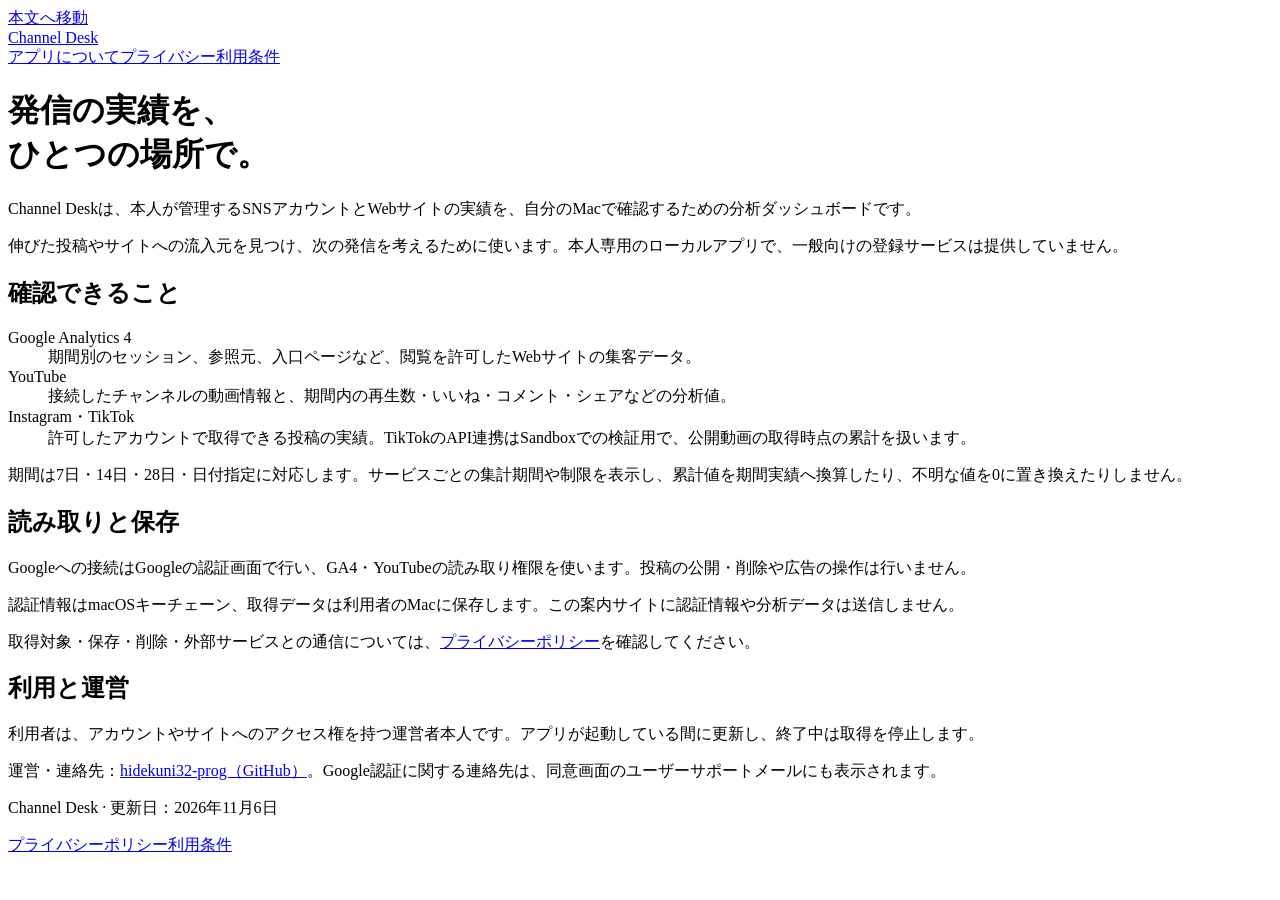
==== index.html @ 194ff8e1 "Add Channel Desk application information" ====
<!doctype html>
<html lang="ja"><head><meta charset="utf-8"><meta name="viewport" content="width=device-width,initial-scale=1"><meta name="description" content="Channel Deskは、本人が管理するSNSとWebサイトの実績を、Macで確認するための分析ダッシュボードです。"><title>Channel Desk | アプリについて</title><link rel="stylesheet" href="styles.css"></head><body>
<a class="skip" href="#main">本文へ移動</a><header class="site-header"><a class="brand" href="index.html">Channel Desk</a><nav aria-label="ページ案内"><a href="index.html" aria-current="page">アプリについて</a><a href="privacy.html">プライバシー</a><a href="terms.html">利用条件</a></nav></header>
<main id="main"><h1>発信の実績を、<br>ひとつの場所で。</h1><p class="lead">Channel Deskは、本人が管理するSNSアカウントとWebサイトの実績を、自分のMacで確認するための分析ダッシュボードです。</p><p>伸びた投稿やサイトへの流入元を見つけ、次の発信を考えるために使います。本人専用のローカルアプリで、一般向けの登録サービスは提供していません。</p>
<section><h2>確認できること</h2><dl><div><dt>Google Analytics 4</dt><dd>期間別のセッション、参照元、入口ページなど、閲覧を許可したWebサイトの集客データ。</dd></div><div><dt>YouTube</dt><dd>接続したチャンネルの動画情報と、期間内の再生数・いいね・コメント・シェアなどの分析値。</dd></div><div><dt>Instagram・TikTok</dt><dd>許可したアカウントで取得できる投稿の実績。TikTokのAPI連携はSandboxでの検証用で、公開動画の取得時点の累計を扱います。</dd></div></dl><p>期間は7日・14日・28日・日付指定に対応します。サービスごとの集計期間や制限を表示し、累計値を期間実績へ換算したり、不明な値を0に置き換えたりしません。</p></section>
<section><h2>読み取りと保存</h2><p>Googleへの接続はGoogleの認証画面で行い、GA4・YouTubeの読み取り権限を使います。投稿の公開・削除や広告の操作は行いません。</p><p>認証情報はmacOSキーチェーン、取得データは利用者のMacに保存します。この案内サイトに認証情報や分析データは送信しません。</p><p>取得対象・保存・削除・外部サービスとの通信については、<a href="privacy.html">プライバシーポリシー</a>を確認してください。</p></section>
<section><h2>利用と運営</h2><p>利用者は、アカウントやサイトへのアクセス権を持つ運営者本人です。アプリが起動している間に更新し、終了中は取得を停止します。</p><p>運営・連絡先：<a href="https://github.com/hidekuni32-prog" rel="noreferrer">hidekuni32-prog（GitHub）</a>。Google認証に関する連絡先は、同意画面のユーザーサポートメールにも表示されます。</p></section>
</main><footer><p>Channel Desk · 更新日：2026年11月6日</p><a href="privacy.html">プライバシーポリシー</a><a href="terms.html">利用条件</a></footer></body></html>
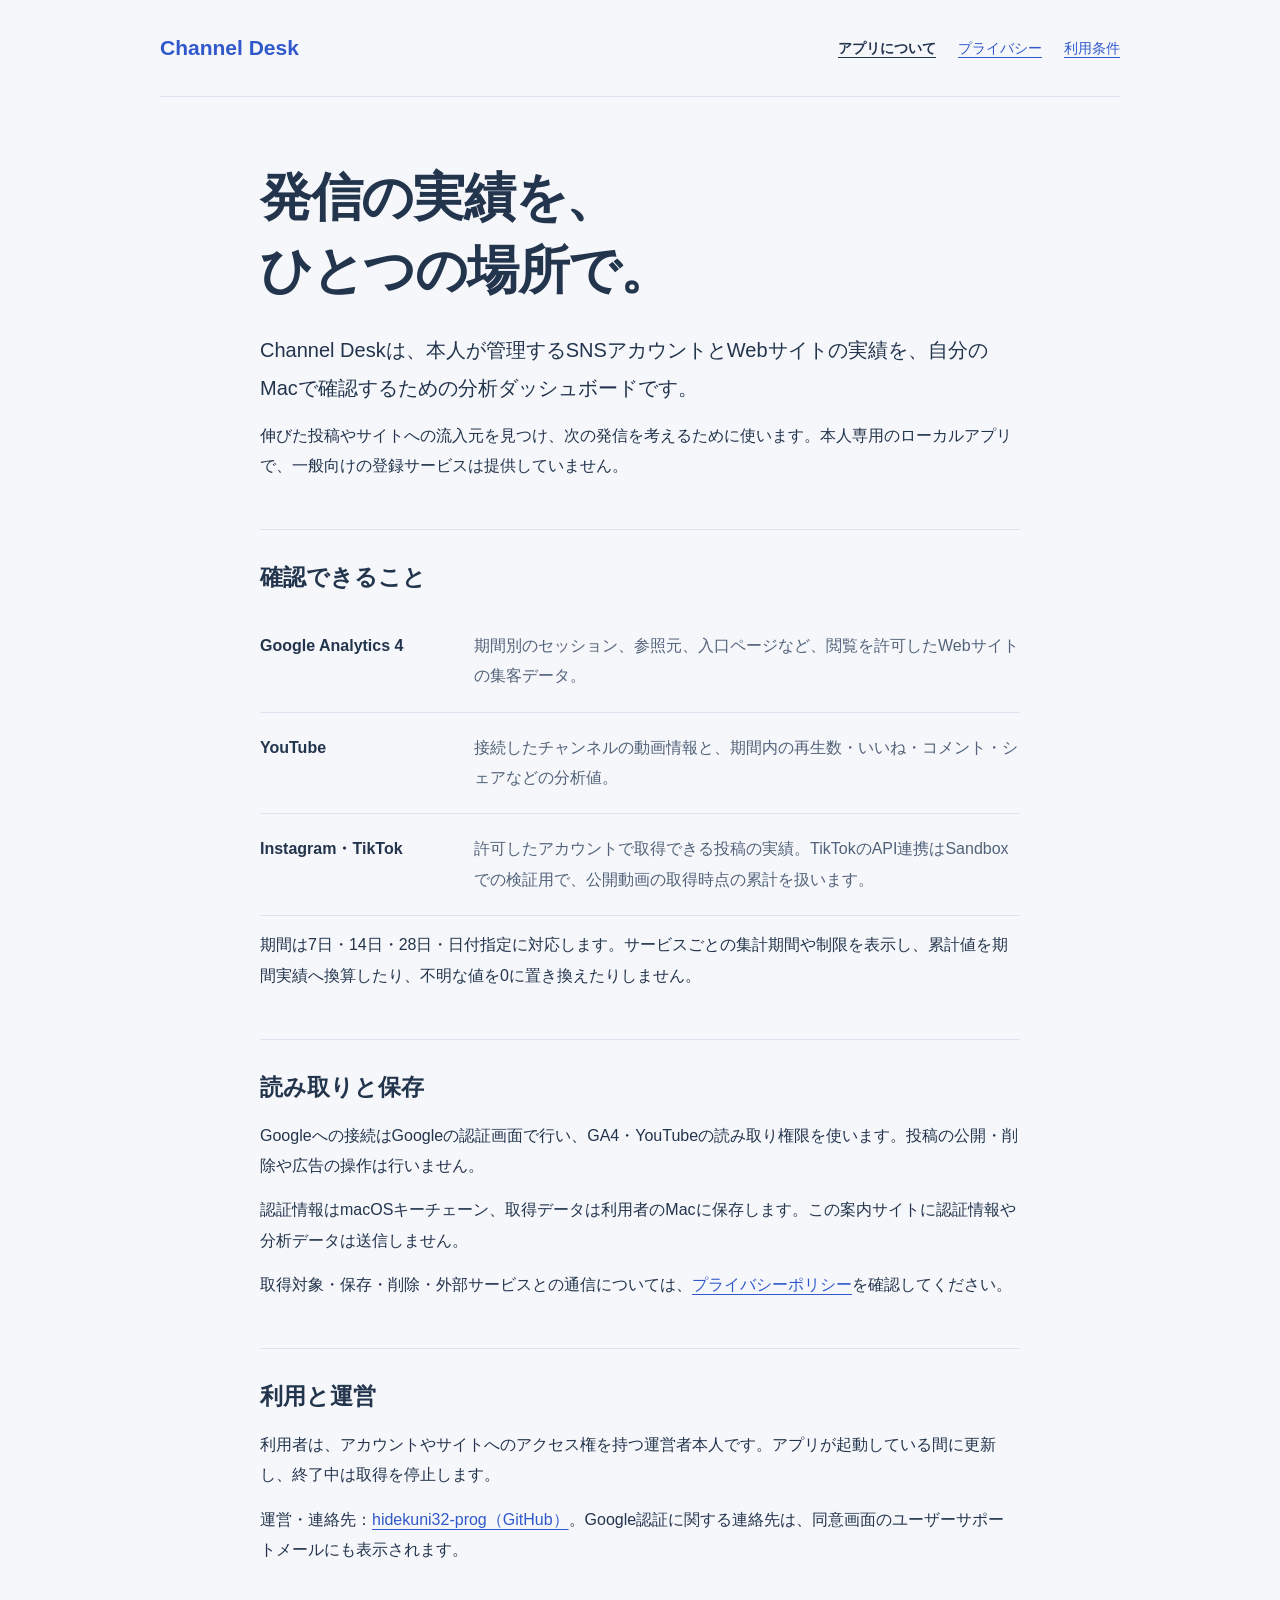
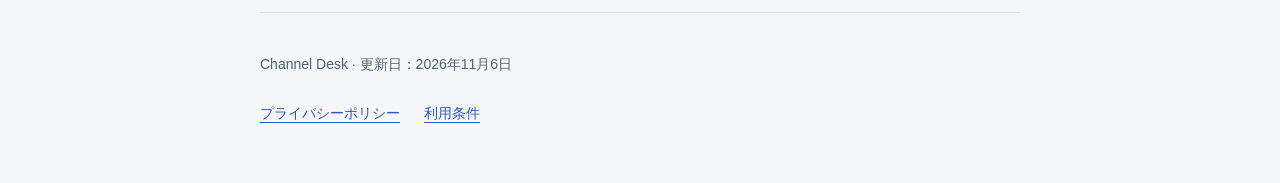
==== commit 620c568b: "Add Google ownership verification for Channel Desk site" ====
--- a/index.html
+++ b/index.html
@@ -1,5 +1,5 @@
 <!doctype html>
-<html lang="ja"><head><meta charset="utf-8"><meta name="viewport" content="width=device-width,initial-scale=1"><meta name="description" content="Channel Deskは、本人が管理するSNSとWebサイトの実績を、Macで確認するための分析ダッシュボードです。"><title>Channel Desk | アプリについて</title><link rel="stylesheet" href="styles.css"></head><body>
+<html lang="ja"><head><meta name="google-site-verification" content="USOchI2ewKVyUJUa59v76CbBoE85qC30N5XCeYT-DMc" /><meta charset="utf-8"><meta name="viewport" content="width=device-width,initial-scale=1"><meta name="description" content="Channel Deskは、本人が管理するSNSとWebサイトの実績を、Macで確認するための分析ダッシュボードです。"><title>Channel Desk | アプリについて</title><link rel="stylesheet" href="styles.css"></head><body>
 <a class="skip" href="#main">本文へ移動</a><header class="site-header"><a class="brand" href="index.html">Channel Desk</a><nav aria-label="ページ案内"><a href="index.html" aria-current="page">アプリについて</a><a href="privacy.html">プライバシー</a><a href="terms.html">利用条件</a></nav></header>
 <main id="main"><h1>発信の実績を、<br>ひとつの場所で。</h1><p class="lead">Channel Deskは、本人が管理するSNSアカウントとWebサイトの実績を、自分のMacで確認するための分析ダッシュボードです。</p><p>伸びた投稿やサイトへの流入元を見つけ、次の発信を考えるために使います。本人専用のローカルアプリで、一般向けの登録サービスは提供していません。</p>
 <section><h2>確認できること</h2><dl><div><dt>Google Analytics 4</dt><dd>期間別のセッション、参照元、入口ページなど、閲覧を許可したWebサイトの集客データ。</dd></div><div><dt>YouTube</dt><dd>接続したチャンネルの動画情報と、期間内の再生数・いいね・コメント・シェアなどの分析値。</dd></div><div><dt>Instagram・TikTok</dt><dd>許可したアカウントで取得できる投稿の実績。TikTokのAPI連携はSandboxでの検証用で、公開動画の取得時点の累計を扱います。</dd></div></dl><p>期間は7日・14日・28日・日付指定に対応します。サービスごとの集計期間や制限を表示し、累計値を期間実績へ換算したり、不明な値を0に置き換えたりしません。</p></section>
--- a/styles.css
+++ b/styles.css
@@ -0,0 +1 @@
+:root{color-scheme:light;--ink:#23344d;--muted:#52627a;--blue:#3159cc;--paper:#f5f7fa;--line:#dce3ee}*{box-sizing:border-box}body{margin:0;background:var(--paper);color:var(--ink);font-family:-apple-system,BlinkMacSystemFont,"Hiragino Kaku Gothic ProN","Yu Gothic",sans-serif;font-size:16px;line-height:1.9}a{color:var(--blue);text-underline-offset:4px;overflow-wrap:anywhere}a:hover{text-decoration-thickness:2px}a:focus-visible{outline:3px solid var(--blue);outline-offset:5px;border-radius:2px}.skip{position:absolute;left:20px;top:-90px;padding:10px;background:white;z-index:2}.skip:focus{top:10px}.site-header,main,footer{width:min(100% - 48px,960px);margin-inline:auto}.site-header{display:flex;align-items:center;justify-content:space-between;gap:24px;padding:26px 0;border-bottom:1px solid var(--line)}.brand{font-size:21px;font-weight:750;color:var(--blue);text-decoration:none;white-space:nowrap}nav{display:flex;flex-wrap:wrap;gap:6px 22px;font-size:14px}nav a{display:inline-flex;align-items:center;min-height:44px}nav [aria-current=page]{color:var(--ink);font-weight:700}main{max-width:760px;padding:64px 0 32px}h1{font-size:clamp(32px,5vw,52px);line-height:1.4;letter-spacing:-.025em;margin:0 0 24px;text-wrap:balance}h2{font-size:23px;line-height:1.5;margin:0 0 16px;text-wrap:balance}p{margin:14px 0;overflow-wrap:anywhere}.lead{font-size:20px;line-height:1.9}section{margin-top:48px;padding-top:30px;border-top:1px solid var(--line)}dl{margin:0}dl>div{display:grid;grid-template-columns:190px 1fr;gap:24px;padding:20px 0;border-bottom:1px solid var(--line)}dt{font-weight:700}dd{margin:0;color:var(--muted)}.policy h1{font-size:clamp(29px,4vw,40px)}.policy .lead{font-size:18px}footer{max-width:760px;border-top:1px solid var(--line);padding:24px 0 48px;color:var(--muted);font-size:14px}footer>a{display:inline-flex;min-height:44px;align-items:center;margin-right:24px}@media(max-width:600px){.site-header{align-items:flex-start;flex-direction:column;gap:4px;padding:20px 0}nav{gap:6px 16px}main{padding-top:38px}.lead{font-size:18px}dl>div{grid-template-columns:1fr;gap:6px}section{margin-top:34px;padding-top:24px}}
